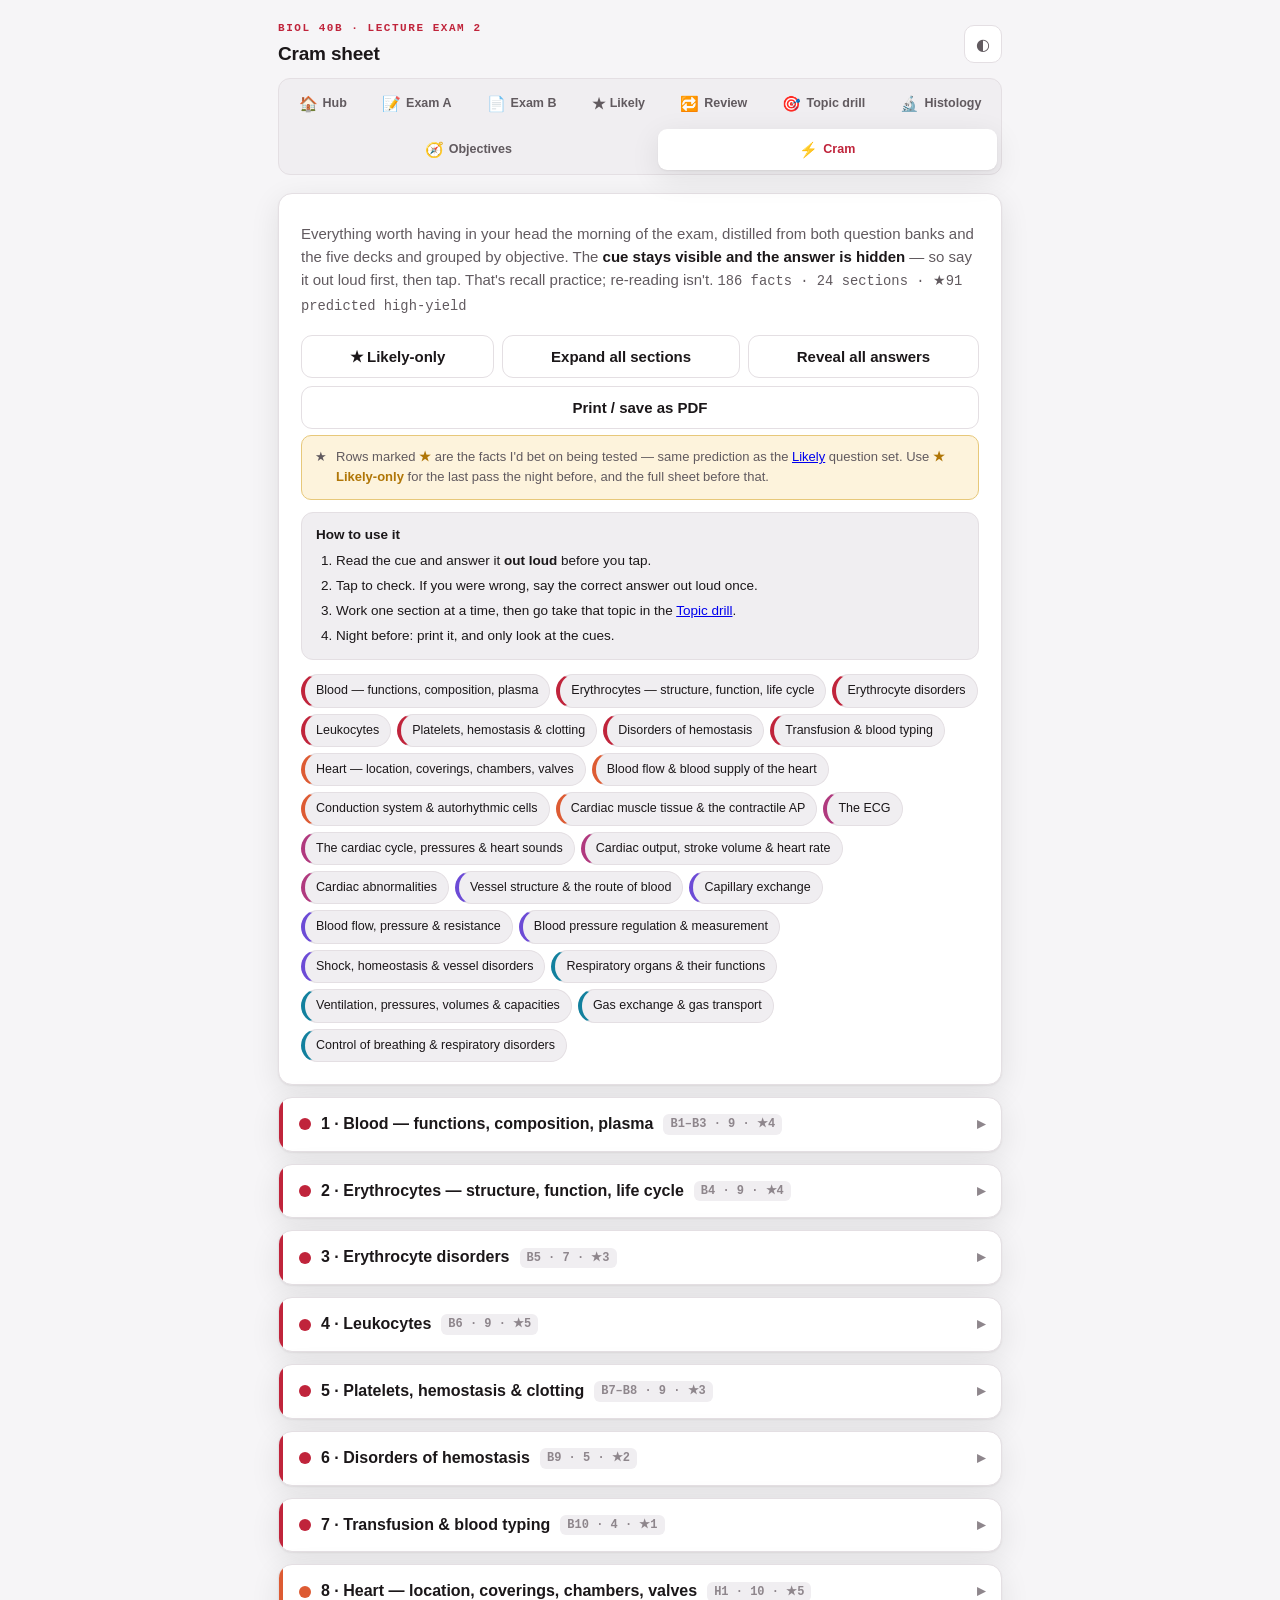
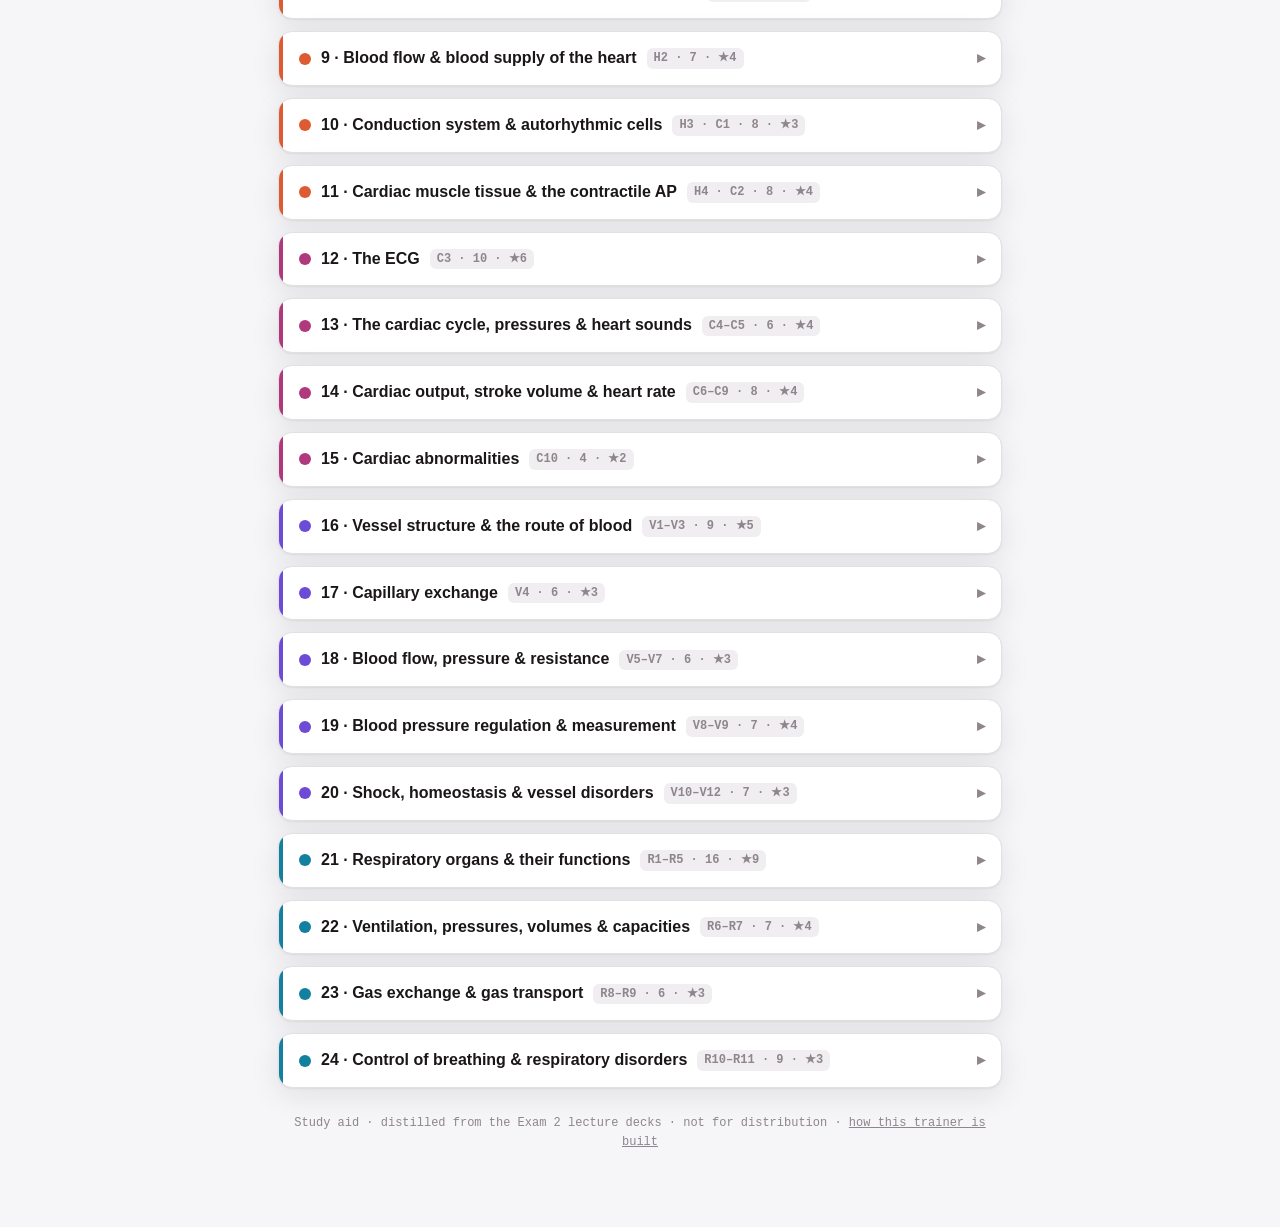
==== cram.html @ ac5761a3 "BIOL 40B Lecture Exam 2 trainer: two 80-question forms, predicted high-yield set, spaced review Buil" ====
<!doctype html>
<html lang="en">
<head>
<meta charset="utf-8">
<meta name="viewport" content="width=device-width,initial-scale=1">
<title>BIOL 40B — Lecture Exam 2 · Cram sheet</title>
<meta name="description" content="Tap-to-reveal cram sheet for BIOL 40B Lecture Exam 2: every high-yield fact from blood, heart anatomy, cardiac physiology, blood vessels and the respiratory system, grouped by learning objective.">
<link rel="stylesheet" href="styles.css">
</head>
<body>
<div class="wrap">
  <header class="top">
    <div class="brand">
      <span class="kicker">BIOL 40B · Lecture Exam 2</span>
      <h1>Cram sheet</h1>
    </div>
    <button class="iconbtn" id="theme" title="Toggle light / dark" aria-label="Toggle theme">◐</button>
  </header>

  <nav class="pagenav" aria-label="Sections">
    <a href="index.html" class="pnav"><span class="ic">🏠</span> Hub</a>
    <a href="exam-a.html" class="pnav"><span class="ic">📝</span> Exam A</a>
    <a href="exam-b.html" class="pnav"><span class="ic">📄</span> Exam B</a>
    <a href="likely.html" class="pnav"><span class="ic">★</span> Likely</a>
    <a href="review.html" class="pnav"><span class="ic">🔁</span> Review</a>
    <a href="drill.html" class="pnav"><span class="ic">🎯</span> Topic drill</a>
    <a href="histology.html" class="pnav"><span class="ic">🔬</span> Histology</a>
    <a href="objectives.html" class="pnav"><span class="ic">🧭</span> Objectives</a>
    <a href="cram.html" class="pnav on" aria-current="page"><span class="ic">⚡</span> Cram</a>
  </nav>

  <section class="card pad" id="cram-intro">
    <p class="hero-note">Everything worth having in your head the morning of the exam, distilled from both question
      banks and the five decks and grouped by objective. The <b>cue stays visible and the answer is hidden</b> — so
      say it out loud first, then tap. That's recall practice; re-reading isn't.
      <span class="mono" id="cram-total"></span></p>

    <div class="cram-tools">
      <button class="btn btn-ghost" id="staronly">★ Likely-only</button>
      <button class="btn btn-ghost" id="expand">Expand all sections</button>
      <button class="btn btn-ghost" id="revealall">Reveal all answers</button>
      <button class="btn btn-ghost" id="printbtn">Print / save as PDF</button>
    </div>
    <div class="hynote"><span>★</span><span>Rows marked <b>★</b> are the facts I'd bet on being tested — same
      prediction as the <a href="likely.html">Likely</a> question set. Use <b>★ Likely-only</b> for the last pass the
      night before, and the full sheet before that.</span></div>

    <div class="cram-how">
      <b>How to use it</b>
      <ol>
        <li>Read the cue and answer it <b>out loud</b> before you tap.</li>
        <li>Tap to check. If you were wrong, say the correct answer out loud once.</li>
        <li>Work one section at a time, then go take that topic in the <a href="drill.html">Topic drill</a>.</li>
        <li>Night before: print it, and only look at the cues.</li>
      </ol>
    </div>

    <div class="cram-toc" id="cram-toc"></div>
  </section>

  <div id="cramsecs"></div>

  <p class="foot">Study aid · distilled from the Exam 2 lecture decks · not for distribution · <a href="method.html" style="color:inherit">how this trainer is built</a></p>
</div>

<script src="objectives_data.js"></script>
<script src="cram_data.js"></script>
<script src="cram.js"></script>
</body>
</html>
---- styles.css ----
/* BIOL 40B — Lecture Exam 2 trainer.
   Cardiopulmonary identity: crimson accent, per-topic colour coding, light + dark. */
:root{
  --bg:#F6F5F7; --surface:#FFFFFF; --surface-2:#F0EEF1;
  --ink:#1B1719; --muted:#615A5F; --faint:#8E868C; --line:#E4DFE3;
  --accent:#C0243B; --accent-deep:#98162B; --accent-soft:#FBE9EC;
  --correct:#1F8A4C; --correct-soft:#E4F3EA;
  --miss:#C43D2E; --miss-soft:#F8E4E1;
  --hint:#9A6B0F; --hint-soft:#FBF0D8;
  --sans:-apple-system,BlinkMacSystemFont,"Segoe UI",Roboto,"Helvetica Neue",Arial,sans-serif;
  --mono:ui-monospace,"Cascadia Code","SFMono-Regular",Consolas,"Liberation Mono",monospace;
  --shadow:0 1px 2px rgba(27,23,25,.06),0 8px 30px rgba(27,23,25,.09);
  --radius:14px;
  /* topic accents — shared by every page so a topic always reads the same colour */
  --t-blood:#C0243B; --t-heart:#DD5B33; --t-cardio:#B0397E; --t-vessels:#6C4BD6; --t-resp:#12809E;
}
@media (prefers-color-scheme:dark){
  :root{
    --bg:#120E10; --surface:#1C1719; --surface-2:#251E21;
    --ink:#F0EAEC; --muted:#A79DA2; --faint:#786E73; --line:#332A2E;
    --accent:#F0637A; --accent-deep:#D8455E; --accent-soft:#3A181F;
    --correct:#37BB6C; --correct-soft:#122C1E; --miss:#E5654F; --miss-soft:#331A16;
    --hint:#E0A93A; --hint-soft:#302512;
    --shadow:0 1px 2px rgba(0,0,0,.3),0 10px 34px rgba(0,0,0,.45);
    --t-blood:#F0637A; --t-heart:#F2895F; --t-cardio:#E274B4; --t-vessels:#9A83F0; --t-resp:#4FB6D2;
  }
}
:root[data-theme="light"]{
  --bg:#F6F5F7; --surface:#FFFFFF; --surface-2:#F0EEF1; --ink:#1B1719; --muted:#615A5F;
  --faint:#8E868C; --line:#E4DFE3; --accent:#C0243B; --accent-deep:#98162B; --accent-soft:#FBE9EC;
  --correct:#1F8A4C; --correct-soft:#E4F3EA; --miss:#C43D2E; --miss-soft:#F8E4E1;
  --hint:#9A6B0F; --hint-soft:#FBF0D8; --shadow:0 1px 2px rgba(27,23,25,.06),0 8px 30px rgba(27,23,25,.09);
  --t-blood:#C0243B; --t-heart:#DD5B33; --t-cardio:#B0397E; --t-vessels:#6C4BD6; --t-resp:#12809E;
}
:root[data-theme="dark"]{
  --bg:#120E10; --surface:#1C1719; --surface-2:#251E21; --ink:#F0EAEC; --muted:#A79DA2;
  --faint:#786E73; --line:#332A2E; --accent:#F0637A; --accent-deep:#D8455E; --accent-soft:#3A181F;
  --correct:#37BB6C; --correct-soft:#122C1E; --miss:#E5654F; --miss-soft:#331A16;
  --hint:#E0A93A; --hint-soft:#302512; --shadow:0 1px 2px rgba(0,0,0,.3),0 10px 34px rgba(0,0,0,.45);
  --t-blood:#F0637A; --t-heart:#F2895F; --t-cardio:#E274B4; --t-vessels:#9A83F0; --t-resp:#4FB6D2;
}
*{box-sizing:border-box} html,body{margin:0;padding:0}
body{background:var(--bg);color:var(--ink);font-family:var(--sans);line-height:1.55;-webkit-font-smoothing:antialiased;min-height:100vh}
.wrap{max-width:760px;margin:0 auto;padding:20px 18px 64px}

.top{display:flex;align-items:center;justify-content:space-between;gap:12px;margin-bottom:10px}
.brand{display:flex;flex-direction:column;gap:2px}
.brand .kicker{font-family:var(--mono);font-size:11px;letter-spacing:.14em;text-transform:uppercase;color:var(--accent);font-weight:600}
.brand h1{font-size:19px;margin:0;font-weight:650;letter-spacing:-.01em}
.iconbtn{border:1px solid var(--line);background:var(--surface);color:var(--muted);width:38px;height:38px;border-radius:10px;cursor:pointer;font-size:16px;display:grid;place-items:center;transition:.15s}
.iconbtn:hover{color:var(--ink);border-color:var(--accent)}

/* segmented page nav */
.pagenav{display:flex;flex-wrap:wrap;gap:4px;padding:4px;background:var(--surface-2);border:1px solid var(--line);border-radius:12px;margin-bottom:18px}
.pagenav .pnav{flex:1 1 auto;display:flex;align-items:center;justify-content:center;gap:5px;padding:9px 8px;border-radius:9px;font-size:12.5px;font-weight:600;color:var(--muted);text-decoration:none;transition:.15s;white-space:nowrap}
.pagenav .pnav:hover{color:var(--ink)}
.pagenav .pnav.on{background:var(--surface);color:var(--accent);box-shadow:var(--shadow);cursor:default}
.pagenav .pnav .ic{font-size:15px}
@media(max-width:600px){.pagenav .pnav{flex:1 1 calc(33.333% - 4px);font-size:12.5px;padding:8px 6px}}

.card{background:var(--surface);border:1px solid var(--line);border-radius:var(--radius);box-shadow:var(--shadow);overflow:hidden}
.pad{padding:22px}
.hero-note{color:var(--muted);font-size:15px;margin:6px 0 18px}
.hero-note b{color:var(--ink)}

/* topic breakdown chips on the start screens */
.speclist{display:grid;grid-template-columns:1fr 1fr;gap:8px;margin:16px 0 4px}
@media(max-width:560px){.speclist{grid-template-columns:1fr}}
.spec{display:flex;gap:9px;align-items:center;padding:10px 12px;background:var(--surface-2);border-radius:10px;font-size:13.5px;border-left:4px solid var(--tc,var(--accent))}
.spec .n{font-family:var(--mono);color:var(--tc,var(--accent));font-size:12px;font-weight:700;margin-left:auto}
.spec b{font-weight:600}

.opts{margin:18px 0 4px;display:flex;flex-direction:column;gap:9px}
.opt{display:flex;align-items:center;gap:11px;padding:11px 14px;border:1px solid var(--line);border-radius:11px;cursor:pointer;transition:.15s;background:var(--surface)}
.opt:hover{border-color:var(--accent)}
.opt input{width:18px;height:18px;accent-color:var(--accent);cursor:pointer;flex:none}
.opt .lab{font-weight:550;font-size:14.5px}
.opt .sub{color:var(--muted);font-size:12.5px}
.opt .txt{display:flex;flex-direction:column}
.rule{border:0;border-top:1px solid var(--line);margin:18px 0}
.notebox{display:flex;gap:9px;align-items:flex-start;font-size:13px;color:var(--muted);background:var(--accent-soft);border:1px solid color-mix(in srgb,var(--accent) 26%,transparent);padding:11px 13px;border-radius:10px;margin-top:6px}
.notebox b{color:var(--accent-deep)}
:root[data-theme="dark"] .notebox b{color:var(--accent)}

.btn{font-family:var(--sans);font-size:15px;font-weight:600;border-radius:11px;cursor:pointer;padding:13px 20px;border:1px solid transparent;transition:.15s;line-height:1}
.btn-primary{background:var(--accent);color:#fff}
.btn-primary:hover{background:var(--accent-deep)}
:root[data-theme="dark"] .btn-primary{color:#20090E}
.btn-ghost{background:var(--surface);border-color:var(--line);color:var(--ink)}
.btn-ghost:hover{border-color:var(--accent);color:var(--accent)}
.btn-block{width:100%}
.btnrow{display:flex;gap:10px;margin-top:22px;flex-wrap:wrap}
.btnrow .btn{flex:1 1 auto}

/* live status strip */
.status{display:flex;margin-bottom:14px;background:var(--surface);border:1px solid var(--line);border-radius:12px;overflow:hidden}
.stat{flex:1;padding:9px 12px;display:flex;flex-direction:column;gap:1px;border-right:1px solid var(--line)}
.stat:last-child{border-right:0}
.stat .k{font-family:var(--mono);font-size:10px;letter-spacing:.1em;text-transform:uppercase;color:var(--faint)}
.stat .v{font-family:var(--mono);font-size:16px;font-weight:600;font-variant-numeric:tabular-nums;color:var(--ink)}
.stat .v.acc{color:var(--accent)}
.progress{height:4px;background:var(--surface-2);border-radius:99px;overflow:hidden;margin-bottom:6px}
.progress i{display:block;height:100%;background:var(--accent);border-radius:99px;transition:width .35s ease}
.progress-cap{margin-bottom:16px;text-align:center;font-family:var(--mono);font-size:11px;letter-spacing:.06em;color:var(--muted);font-weight:600}

.qtag{display:flex;align-items:center;gap:10px;margin-bottom:12px;flex-wrap:wrap}
.qtag .model{font-family:var(--mono);font-size:11px;letter-spacing:.08em;text-transform:uppercase;color:var(--tc,var(--accent));font-weight:600}
.qtag .objtag{font-family:var(--mono);font-size:10px;letter-spacing:.05em;color:var(--faint);background:var(--surface-2);border-radius:6px;padding:2px 7px}

/* ---- "likely on the exam" flag (predicted high-yield) ---- */
:root{--hy:#B07607; --hy-soft:#FDF3DC; --hy-line:#E7C87A}
@media (prefers-color-scheme:dark){:root{--hy:#F0C25A; --hy-soft:#332711; --hy-line:#5C4818}}
:root[data-theme="light"]{--hy:#B07607; --hy-soft:#FDF3DC; --hy-line:#E7C87A}
:root[data-theme="dark"]{--hy:#F0C25A; --hy-soft:#332711; --hy-line:#5C4818}
.hytag{display:inline-flex;align-items:center;gap:4px;font-family:var(--mono);font-size:10px;font-weight:700;letter-spacing:.07em;text-transform:uppercase;color:var(--hy);background:var(--hy-soft);border:1px solid var(--hy-line);border-radius:999px;padding:2px 8px;white-space:nowrap}
.hystar{color:var(--hy);font-size:13px;line-height:1}
.hynote{display:flex;gap:9px;align-items:flex-start;font-size:13px;color:var(--muted);background:var(--hy-soft);border:1px solid var(--hy-line);padding:11px 13px;border-radius:10px;margin-top:6px}
.hynote b{color:var(--hy)}
.cram-row.hy{border-color:var(--hy-line)}
.cram-row.hy .cram-num{background:var(--hy)}
:root[data-theme="dark"] .cram-row.hy .cram-num{color:#241B06}
.objrow .hycount{font-family:var(--mono);font-size:10px;font-weight:700;letter-spacing:.05em;color:var(--hy);background:var(--hy-soft);border:1px solid var(--hy-line);border-radius:999px;padding:2px 7px;white-space:nowrap}
.badge{display:inline-grid;place-items:center;min-width:30px;height:30px;padding:0 8px;border-radius:8px;background:var(--tc,var(--accent));color:#fff;font-family:var(--mono);font-weight:700;font-size:15px}
#exam .card{border-top:3px solid var(--tc,var(--accent))}
.qprompt{font-size:18px;font-weight:600;letter-spacing:-.01em;margin:0 0 14px;text-wrap:balance}

/* ---- MCQ choices + reveal ---- */
.choices{display:flex;flex-direction:column;gap:10px;margin-top:6px}
.choice{display:flex;gap:12px;align-items:flex-start;width:100%;text-align:left;padding:13px 15px;border:1.5px solid var(--line);border-radius:12px;background:var(--surface);color:var(--ink);font-family:var(--sans);font-size:15px;line-height:1.5;cursor:pointer;transition:.13s}
.choice:hover:not(:disabled){border-color:var(--accent);background:var(--accent-soft)}
.choice:disabled{cursor:default}
.choice .ltr{flex:none;display:grid;place-items:center;width:26px;height:26px;border-radius:7px;background:var(--surface-2);color:var(--muted);font-family:var(--mono);font-weight:700;font-size:13px;transition:.13s}
.choice .ctxt{flex:1;padding-top:2px}
.choice.correct{border-color:var(--correct);background:var(--correct-soft)}
.choice.correct .ltr{background:var(--correct);color:#fff}
.choice.wrong{border-color:var(--miss);background:var(--miss-soft)}
.choice.wrong .ltr{background:var(--miss);color:#fff}
.choice.dim{opacity:.55}
.explain{margin-top:16px;background:var(--surface-2);border:1px solid var(--line);border-left:4px solid var(--tc,var(--accent));border-radius:10px;padding:13px 15px;font-size:14px}
.explain .head{display:flex;gap:8px;align-items:center;margin-bottom:5px;flex-wrap:wrap}
.explain .head .mk{font-family:var(--mono);font-weight:700;font-size:11px;color:#fff;padding:2px 8px;border-radius:6px}
.explain.ok .head .mk{background:var(--correct)} .explain.no .head .mk{background:var(--miss)}
.explain .head .lbl{font-family:var(--mono);font-size:10px;letter-spacing:.08em;text-transform:uppercase;color:var(--muted)}
.explain .why{color:var(--muted);line-height:1.55}
.explain .why b{color:var(--ink)}
.explain .objline{margin-top:8px;padding-top:8px;border-top:1px dashed var(--line);font-family:var(--mono);font-size:11.5px;color:var(--faint);line-height:1.7}
.choice.chosen{border-color:var(--accent);background:var(--accent-soft)}
.choice.chosen .ltr{background:var(--accent);color:#fff}

/* confidence step — rated before the answer is revealed (hypercorrection) */
#confbox{margin-top:16px;background:var(--surface-2);border:1px solid var(--line);border-left:4px solid var(--hy);border-radius:10px;padding:13px 15px}
#confbox .cq{font-size:14.5px;font-weight:650;margin-bottom:3px}
#confbox .ch{font-size:12.5px;color:var(--muted);margin-bottom:10px}
.confrow{display:flex;gap:8px;flex-wrap:wrap}
.confrow button{flex:1 1 110px;font-family:var(--sans);font-size:14px;font-weight:600;padding:11px 12px;border-radius:10px;border:1.5px solid var(--line);background:var(--surface);color:var(--ink);cursor:pointer;transition:.13s;display:flex;flex-direction:column;gap:2px;align-items:center}
.confrow button:hover{border-color:var(--hy);background:var(--hy-soft)}
.confrow button small{font-weight:500;font-size:11px;color:var(--muted)}

/* the two nudges shown after an answer */
.hitcorrect{margin-top:10px;padding:10px 12px;background:var(--hy-soft);border:1px solid var(--hy-line);border-radius:9px;font-size:13.5px;line-height:1.5;color:var(--ink)}
.hitcorrect b{color:var(--hy)}
.selfex{margin-top:10px;padding:10px 12px;background:var(--surface);border:1px dashed var(--line);border-radius:9px;font-size:13.5px;line-height:1.5;color:var(--muted)}
.selfex b{color:var(--ink)}

/* calibration block on the finish card */
.calgrid{display:flex;gap:10px;flex-wrap:wrap}
.calcell{flex:1 1 110px;background:var(--surface-2);border-radius:10px;padding:10px 12px;display:flex;flex-direction:column;gap:1px;text-align:left}
.calcell .cl{font-family:var(--mono);font-size:10px;letter-spacing:.08em;text-transform:uppercase;color:var(--faint)}
.calcell .cv{font-family:var(--mono);font-size:20px;font-weight:700;font-variant-numeric:tabular-nums}
.calcell .cs{font-size:11.5px;color:var(--muted)}
#calibration{margin-top:22px;text-align:left}

/* spaced-review dashboard */
.srsgrid{display:flex;gap:10px;flex-wrap:wrap;margin-top:4px}
.srscell{flex:1 1 120px;background:var(--surface-2);border-radius:12px;padding:12px 14px;border-left:4px solid var(--tc,var(--accent))}
.srscell .k{display:block;font-family:var(--mono);font-size:10px;letter-spacing:.1em;text-transform:uppercase;color:var(--faint);margin-bottom:2px}
.srscell .v{display:block;font-family:var(--mono);font-size:22px;font-weight:700;font-variant-numeric:tabular-nums;line-height:1.2}
.srscell .s{display:block;font-size:11.5px;color:var(--muted);margin-top:2px}
.examdate{display:flex;gap:10px;align-items:center;flex-wrap:wrap;margin-top:14px;padding:12px 14px;background:var(--surface-2);border-radius:12px}
.examdate label{font-size:13.5px;font-weight:600}
.examdate input{font-family:var(--sans);font-size:15px;padding:9px 11px;border:1.5px solid var(--line);border-radius:9px;background:var(--surface);color:var(--ink)}
.examdate .hint{font-size:12.5px;color:var(--muted);flex:1 1 100%}

/* method page prose */
.prose{font-size:15px;line-height:1.65;color:var(--ink)}
.prose h2{font-size:18px;margin:26px 0 6px;letter-spacing:-.01em}
.prose h2:first-child{margin-top:4px}
.prose p{margin:0 0 10px;color:var(--muted)}
.prose p b,.prose li b{color:var(--ink)}
.prose ul{margin:0 0 10px;padding-left:20px;color:var(--muted);display:flex;flex-direction:column;gap:5px}
.prose .cite{font-size:12.5px;color:var(--faint);font-style:italic}
.prose a{color:var(--accent)}
.doesit{display:flex;gap:10px;align-items:flex-start;margin:10px 0;padding:11px 13px;border-radius:10px;background:var(--surface-2);border-left:4px solid var(--accent)}
.doesit .di-t{font-family:var(--mono);font-size:10px;letter-spacing:.08em;text-transform:uppercase;color:var(--accent);font-weight:700;display:block;margin-bottom:2px}
.doesit .di-b{font-size:13.5px;line-height:1.5;color:var(--ink)}
.utility{display:flex;gap:8px;flex-wrap:wrap;margin:8px 0 14px}
.util{font-family:var(--mono);font-size:11px;font-weight:700;padding:3px 9px;border-radius:999px;letter-spacing:.04em}
.util.high{background:var(--correct-soft);color:var(--correct)}
.util.low{background:var(--miss-soft);color:var(--miss)}

.banner{margin-bottom:14px}
.banner .box{background:var(--accent-soft);border:1px solid color-mix(in srgb,var(--accent) 32%,transparent);border-radius:12px;padding:13px 15px;display:flex;gap:11px;align-items:center;font-size:14px}
.banner .box b{color:var(--accent-deep)}
:root[data-theme="dark"] .banner .box b{color:var(--accent)}
.banner .box .ico{font-size:20px;flex:none}

.done{text-align:center;padding:34px 22px}
.done .big{font-size:52px;line-height:1;margin-bottom:8px}
.done h2{margin:0 0 6px;font-size:24px;letter-spacing:-.01em}
.done p{color:var(--muted);margin:0 auto;max-width:46ch}
.scoreline{display:flex;justify-content:center;gap:26px;margin:22px 0 4px;flex-wrap:wrap}
.scoreline .s{display:flex;flex-direction:column;gap:2px}
.scoreline .s .k{font-family:var(--mono);font-size:10px;letter-spacing:.1em;text-transform:uppercase;color:var(--faint)}
.scoreline .s .v{font-family:var(--mono);font-size:26px;font-weight:600;font-variant-numeric:tabular-nums}
/* per-topic score bars on the finish card */
.topicscore{margin:22px 0 0;text-align:left;display:flex;flex-direction:column;gap:9px}
.ts-row{display:flex;align-items:center;gap:10px;font-size:13px}
.ts-row .ts-name{flex:0 0 40%;font-weight:600}
.ts-row .ts-bar{flex:1;height:7px;border-radius:99px;background:var(--surface-2);overflow:hidden}
.ts-row .ts-bar i{display:block;height:100%;border-radius:99px;background:var(--tc,var(--accent))}
.ts-row .ts-val{flex:none;font-family:var(--mono);font-size:12px;color:var(--muted);font-variant-numeric:tabular-nums}

.foot{text-align:center;color:var(--faint);font-size:12px;margin-top:26px;font-family:var(--mono)}
.hidden{display:none!important}
@media (prefers-reduced-motion:reduce){*{animation:none!important;transition:none!important}}

/* ================= HUB ================= */
.hubgrid{display:grid;grid-template-columns:1fr 1fr;gap:12px;margin-top:16px}
@media(max-width:620px){.hubgrid{grid-template-columns:1fr}}
.hubcard{display:flex;flex-direction:column;gap:5px;padding:16px 17px;background:var(--surface);border:1px solid var(--line);border-radius:var(--radius);box-shadow:var(--shadow);text-decoration:none;color:inherit;border-top:3px solid var(--tc,var(--accent));transition:.15s}
.hubcard:hover{transform:translateY(-2px);border-color:var(--accent)}
.hubcard .hc-top{display:flex;align-items:center;gap:9px}
.hubcard .hc-ic{font-size:22px}
.hubcard .hc-t{font-size:16px;font-weight:700;letter-spacing:-.01em}
.hubcard .hc-d{font-size:13.5px;color:var(--muted);line-height:1.45}
.hubcard .hc-meta{margin-top:4px;font-family:var(--mono);font-size:11px;letter-spacing:.05em;text-transform:uppercase;color:var(--tc,var(--accent));font-weight:600}
.snapshot{display:flex;gap:14px;flex-wrap:wrap;margin-top:4px}
.snapshot .sn{flex:1 1 130px;background:var(--surface-2);border-radius:12px;padding:12px 14px}
.snapshot .sn .k{display:block;font-family:var(--mono);font-size:10px;letter-spacing:.1em;text-transform:uppercase;color:var(--faint);margin-bottom:2px}
.snapshot .sn .v{display:block;font-family:var(--mono);font-size:22px;font-weight:700;font-variant-numeric:tabular-nums;line-height:1.2}

/* ================= OBJECTIVE SCOPE ================= */
.objsec{background:var(--surface);border:1px solid var(--line);border-radius:14px;margin:12px 0;overflow:hidden;box-shadow:var(--shadow)}
.objsec>summary{list-style:none;cursor:pointer;display:flex;align-items:center;gap:10px;padding:14px 16px;font-weight:700;font-size:16px;border-left:4px solid var(--tc,var(--accent))}
.objsec>summary::-webkit-details-marker{display:none}
.objsec>summary::after{content:"▸";margin-left:auto;color:var(--faint);transition:.15s}
.objsec[open]>summary::after{transform:rotate(90deg)}
.objsec .deck{font-family:var(--mono);font-size:11px;font-weight:600;color:var(--faint);background:var(--surface-2);border-radius:6px;padding:1px 7px}
.objbody{padding:2px 14px 14px}
.objrow{display:flex;gap:11px;align-items:flex-start;padding:11px 0;border-top:1px solid var(--line)}
.objrow:first-child{border-top:0}
.objrow .oid{flex:none;font-family:var(--mono);font-size:11px;font-weight:700;color:#fff;background:var(--tc,var(--accent));border-radius:6px;padding:3px 7px;margin-top:2px}
.objrow .otxt{flex:1;min-width:0}
.objrow .otxt .ot{font-size:14.5px;line-height:1.45}
.objrow .otxt .om{margin-top:5px;display:flex;align-items:center;gap:8px;flex-wrap:wrap}
.objrow .meter{flex:1 1 120px;height:7px;border-radius:99px;background:var(--surface-2);overflow:hidden;min-width:90px}
.objrow .meter i{display:block;height:100%;border-radius:99px;background:var(--tc,var(--accent));transition:width .4s ease}
.objrow .mlab{font-family:var(--mono);font-size:11px;color:var(--muted);font-variant-numeric:tabular-nums}
.objrow .pill{font-family:var(--mono);font-size:10px;font-weight:700;letter-spacing:.05em;text-transform:uppercase;padding:2px 7px;border-radius:99px}
.pill.untouched{background:var(--surface-2);color:var(--faint)}
.pill.shaky{background:var(--miss-soft);color:var(--miss)}
.pill.mid{background:var(--hint-soft);color:var(--hint)}
.pill.solid{background:var(--correct-soft);color:var(--correct)}
.objrow .qlinks{margin-top:4px;font-family:var(--mono);font-size:11px;color:var(--faint)}
.legend{display:flex;gap:8px;flex-wrap:wrap;margin-top:12px;font-size:12px;color:var(--muted)}

/* ================= CRAM ================= */
.mono{font-family:var(--mono);font-size:.92em}
.cram-tools{display:flex;flex-wrap:wrap;gap:8px;margin:6px 0 4px}
.cram-tools .btn{flex:1 1 auto;min-width:150px}
.cram-how{margin-top:12px;background:var(--surface-2);border:1px solid var(--line);border-radius:12px;padding:12px 14px;font-size:13.5px}
.cram-how ol{margin:6px 0 0;padding-left:20px;display:flex;flex-direction:column;gap:4px}
.cram-toc{display:flex;flex-wrap:wrap;gap:6px;margin-top:14px}
.toc-chip{font-size:12.5px;padding:6px 11px;border-radius:999px;background:var(--surface-2);border:1px solid var(--line);color:var(--ink);text-decoration:none}
.toc-chip:hover{border-color:var(--accent);color:var(--accent)}
.cram-sec{background:var(--surface);border:1px solid var(--line);border-radius:14px;margin:12px 0;overflow:hidden;box-shadow:var(--shadow)}
.cram-sec>summary{list-style:none;cursor:pointer;display:flex;align-items:center;gap:10px;padding:14px 16px;font-weight:700;font-size:16px;border-left:4px solid var(--tc,var(--accent))}
.cram-sec>summary::-webkit-details-marker{display:none}
.cram-sec>summary::after{content:"▸";margin-left:auto;color:var(--faint);transition:.15s}
.cram-sec[open]>summary::after{transform:rotate(90deg)}
.cram-dot{width:12px;height:12px;border-radius:50%;flex:none;background:var(--tc,var(--accent))}
.cram-count{font-family:var(--mono);font-size:12px;font-weight:600;color:var(--faint);background:var(--surface-2);border-radius:6px;padding:1px 7px}
.cram-body{padding:0 14px 16px}
.cram-mnem{background:var(--accent-soft);border-radius:10px;padding:10px 12px;margin-bottom:10px;font-size:13.5px;line-height:1.5}
.cram-mnem-t{display:block;font-weight:700;font-size:11px;text-transform:uppercase;letter-spacing:.06em;color:var(--accent-deep);margin-bottom:2px}
:root[data-theme="dark"] .cram-mnem-t{color:var(--accent)}
.cram-rows{display:grid;grid-template-columns:1fr;gap:8px}
@media(min-width:740px){.cram-rows{grid-template-columns:1fr 1fr}}
.cram-row{display:flex;gap:10px;align-items:flex-start;width:100%;text-align:left;background:var(--surface);border:1px solid var(--line);border-radius:12px;padding:12px;font:inherit;color:inherit;cursor:pointer;-webkit-tap-highlight-color:transparent}
.cram-row:active{background:var(--surface-2)}
.cram-row:hover{border-color:var(--tc,var(--accent))}
.cram-num{flex:none;min-width:32px;height:28px;border-radius:8px;color:#fff;background:var(--tc,var(--accent));font-weight:700;font-family:var(--mono);font-size:13px;display:inline-grid;place-items:center;padding:0 7px}
.cram-cue{flex:1;min-width:0}
.cram-cue .cue{display:block;font-weight:650;font-size:14.5px;line-height:1.35}
.cram-reveal{display:block;margin-top:5px;color:var(--faint);font-size:12.5px;font-style:italic}
.cram-ans{display:none;margin-top:6px;font-size:14px;color:var(--ink);line-height:1.5}
.cram-row.show .cram-reveal{display:none}
.cram-row.show .cram-ans{display:block}
@media print{
  .top,.pagenav,#cram-intro,.foot{display:none!important}
  .cram-sec{border:none;margin:0 0 10px;break-inside:avoid;box-shadow:none}
  .cram-sec>summary::after{display:none}
  .cram-body{padding:0}
  .cram-ans{display:block!important}
  .cram-reveal{display:none!important}
  .cram-row{border:1px solid #ccc;break-inside:avoid;padding:6px 8px}
  .cram-rows{grid-template-columns:1fr 1fr}
}
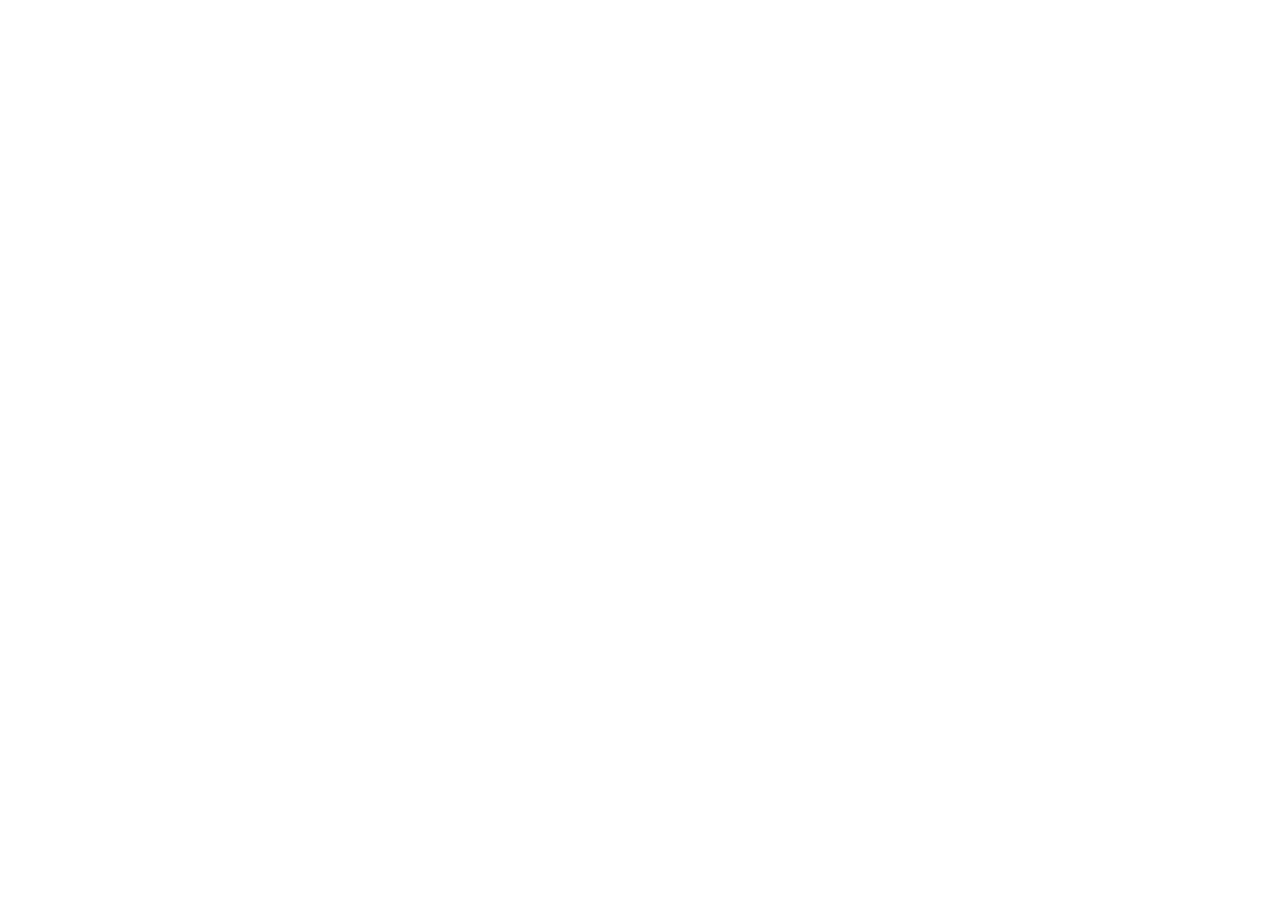
==== commit 2f564aa0: "Point this repo at the combined biol40b site All three BIOL 40B trainers now live together at produc" ====
--- a/cram.html
+++ b/cram.html
@@ -3,68 +3,28 @@
 <head>
 <meta charset="utf-8">
 <meta name="viewport" content="width=device-width,initial-scale=1">
-<title>BIOL 40B — Lecture Exam 2 · Cram sheet</title>
-<meta name="description" content="Tap-to-reveal cram sheet for BIOL 40B Lecture Exam 2: every high-yield fact from blood, heart anatomy, cardiac physiology, blood vessels and the respiratory system, grouped by learning objective.">
-<link rel="stylesheet" href="styles.css">
+<title>Moved — BIOL 40B Study Trainers</title>
+<meta name="robots" content="noindex">
+<link rel="canonical" href="https://producer456hub.github.io/biol40b/exam2/cram.html">
+<meta http-equiv="refresh" content="0; url=https://producer456hub.github.io/biol40b/exam2/cram.html">
+<style>
+  body{margin:0;min-height:100vh;display:grid;place-items:center;background:#120E10;color:#F0EAEC;
+       font-family:-apple-system,BlinkMacSystemFont,"Segoe UI",Roboto,Arial,sans-serif;padding:24px}
+  .box{max-width:30rem;text-align:center}
+  h1{font-size:20px;margin:0 0 10px;letter-spacing:-.01em}
+  p{color:#A79DA2;font-size:15px;line-height:1.55;margin:0 0 18px}
+  a.go{display:inline-block;background:#F0637A;color:#20090E;font-weight:700;text-decoration:none;
+    padding:13px 22px;border-radius:11px}
+  code{font-family:ui-monospace,Consolas,monospace;font-size:13px;color:#F0637A}
+</style>
 </head>
 <body>
-<div class="wrap">
-  <header class="top">
-    <div class="brand">
-      <span class="kicker">BIOL 40B · Lecture Exam 2</span>
-      <h1>Cram sheet</h1>
-    </div>
-    <button class="iconbtn" id="theme" title="Toggle light / dark" aria-label="Toggle theme">◐</button>
-  </header>
-
-  <nav class="pagenav" aria-label="Sections">
-    <a href="index.html" class="pnav"><span class="ic">🏠</span> Hub</a>
-    <a href="exam-a.html" class="pnav"><span class="ic">📝</span> Exam A</a>
-    <a href="exam-b.html" class="pnav"><span class="ic">📄</span> Exam B</a>
-    <a href="likely.html" class="pnav"><span class="ic">★</span> Likely</a>
-    <a href="review.html" class="pnav"><span class="ic">🔁</span> Review</a>
-    <a href="drill.html" class="pnav"><span class="ic">🎯</span> Topic drill</a>
-    <a href="histology.html" class="pnav"><span class="ic">🔬</span> Histology</a>
-    <a href="objectives.html" class="pnav"><span class="ic">🧭</span> Objectives</a>
-    <a href="cram.html" class="pnav on" aria-current="page"><span class="ic">⚡</span> Cram</a>
-  </nav>
-
-  <section class="card pad" id="cram-intro">
-    <p class="hero-note">Everything worth having in your head the morning of the exam, distilled from both question
-      banks and the five decks and grouped by objective. The <b>cue stays visible and the answer is hidden</b> — so
-      say it out loud first, then tap. That's recall practice; re-reading isn't.
-      <span class="mono" id="cram-total"></span></p>
-
-    <div class="cram-tools">
-      <button class="btn btn-ghost" id="staronly">★ Likely-only</button>
-      <button class="btn btn-ghost" id="expand">Expand all sections</button>
-      <button class="btn btn-ghost" id="revealall">Reveal all answers</button>
-      <button class="btn btn-ghost" id="printbtn">Print / save as PDF</button>
-    </div>
-    <div class="hynote"><span>★</span><span>Rows marked <b>★</b> are the facts I'd bet on being tested — same
-      prediction as the <a href="likely.html">Likely</a> question set. Use <b>★ Likely-only</b> for the last pass the
-      night before, and the full sheet before that.</span></div>
-
-    <div class="cram-how">
-      <b>How to use it</b>
-      <ol>
-        <li>Read the cue and answer it <b>out loud</b> before you tap.</li>
-        <li>Tap to check. If you were wrong, say the correct answer out loud once.</li>
-        <li>Work one section at a time, then go take that topic in the <a href="drill.html">Topic drill</a>.</li>
-        <li>Night before: print it, and only look at the cues.</li>
-      </ol>
-    </div>
-
-    <div class="cram-toc" id="cram-toc"></div>
-  </section>
-
-  <div id="cramsecs"></div>
-
-  <p class="foot">Study aid · distilled from the Exam 2 lecture decks · not for distribution · <a href="method.html" style="color:inherit">how this trainer is built</a></p>
-</div>
-
-<script src="objectives_data.js"></script>
-<script src="cram_data.js"></script>
-<script src="cram.js"></script>
+  <div class="box">
+    <h1>This moved — it's all in one place now</h1>
+    <p>The Lecture Exam 2 Trainer now lives inside the combined <b>BIOL 40B Study Trainers</b> site, along with every other
+       trainer for the class. Taking you there&hellip;</p>
+    <a class="go" href="https://producer456hub.github.io/biol40b/exam2/cram.html">Go to the trainer &rarr;</a>
+    <p style="margin-top:18px;font-size:13px">If nothing happens, open<br><code>producer456hub.github.io/biol40b/</code></p>
+  </div>
 </body>
 </html>
